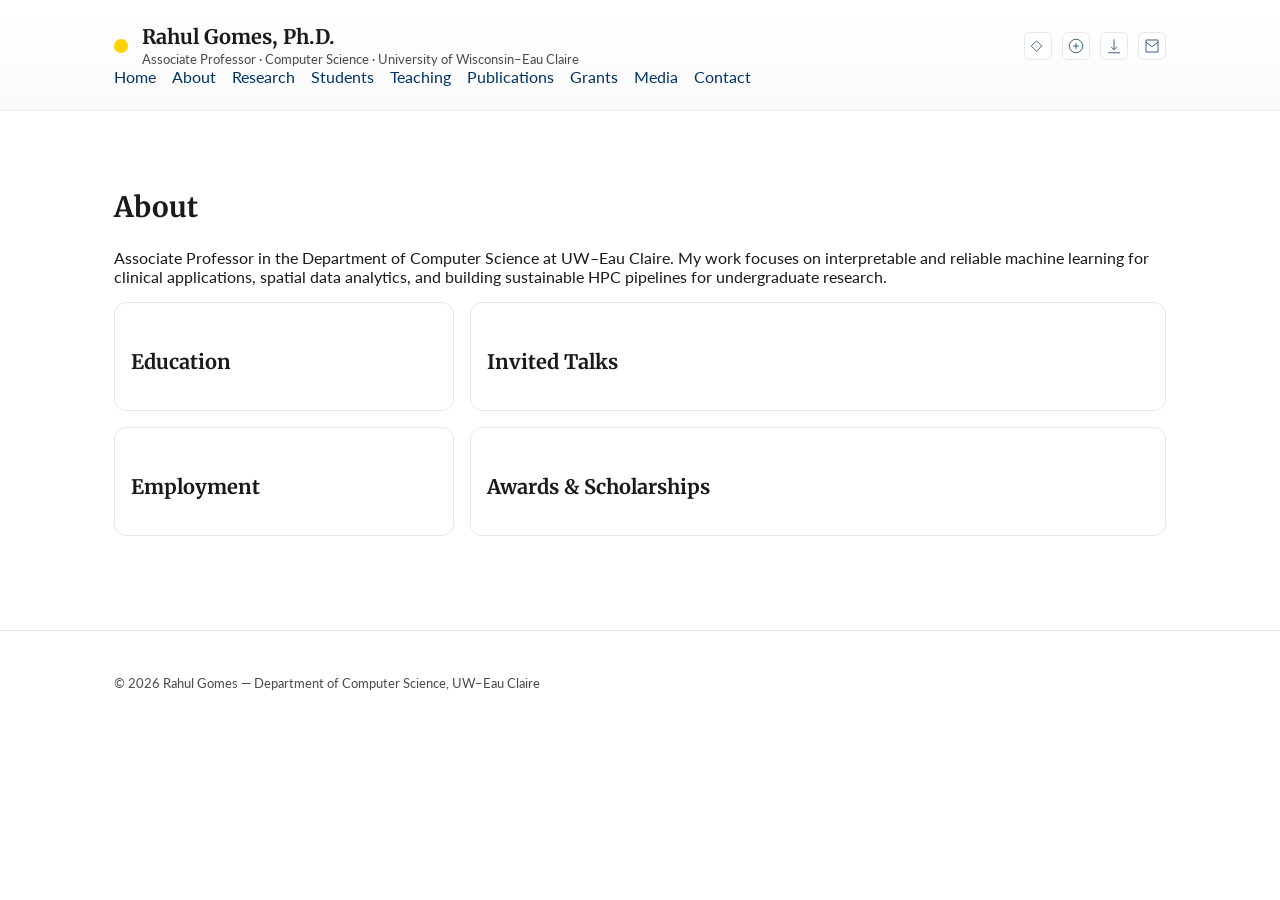
==== about.html @ 0ac33b90 "final_website_details" ====
<!doctype html>
<html lang="en">
<head>
  <meta charset="utf-8" />
  <meta name="viewport" content="width=device-width, initial-scale=1" />
  <title>About — Rahul Gomes</title>
  <link rel="stylesheet" href="assets/style.css" />
  <link rel="preconnect" href="https://fonts.googleapis.com">
  <link rel="preconnect" href="https://fonts.gstatic.com" crossorigin>
  <link href="https://fonts.googleapis.com/css2?family=Lato:wght@300;400;700&family=Merriweather:wght@400;700&display=swap" rel="stylesheet">
</head>
<body>
  
<header class="header">
  <div class="container">
    <div class="topbar">
      <div class="brand">
        <div class="dot"></div>
        <div>
          <h1>Rahul Gomes, Ph.D.</h1>
          <div class="sub">Associate Professor · Computer Science · University of Wisconsin–Eau Claire</div>
        </div>
      </div>
      <div class="icon-links">
        <a class="icon" href="https://scholar.google.com/citations?user=s2LUBTQAAAAJ&hl=en" target="_blank" title="Google Scholar" aria-label="Google Scholar">
          <!-- simple GS icon -->
          <svg viewBox="0 0 24 24" fill="none" stroke="currentColor"><path d="M3 12l7-7 7 7-7 7-7-7z"/></svg>
        </a>
        <a class="icon" href="https://www.webofscience.com/wos/author/record/Z-4475-2019" target="_blank" title="Web of Science" aria-label="Web of Science">
          <svg viewBox="0 0 24 24" fill="none" stroke="currentColor"><circle cx="12" cy="12" r="9"/><path d="M8 12h8M12 8v8"/></svg>
        </a>
        <a class="icon" href="cv.html" title="Download CV" aria-label="CV">
          <svg viewBox="0 0 24 24" fill="none" stroke="currentColor"><path d="M12 3v14m0 0l-4-4m4 4l4-4M4 21h16"/></svg>
        </a>
        <a class="icon" href="mailto:gomesr@uwec.edu" title="Email" aria-label="Email">
          <svg viewBox="0 0 24 24" fill="none" stroke="currentColor"><path d="M4 4h16v16H4z"/><path d="M4 7l8 6 8-6"/></svg>
        </a>
      </div>
    </div>
    <nav class="site-nav" aria-label="Primary">
      <a href="index.html">Home</a>
      <a href="about.html">About</a>
      <a href="research.html">Research</a>
      <a href="students.html">Students</a>
      <a href="teaching.html">Teaching</a>
      <a href="publications.html">Publications</a>
      <a href="grants.html">Grants</a>
      <a href="media.html">Media</a>
      <a href="contact.html">Contact</a>
    </nav>
  </div>
</header>

  <main>
    <div class="container">
      
<h2>About</h2>
<p>Associate Professor in the Department of Computer Science at UW–Eau Claire. My work focuses on interpretable and reliable machine learning for clinical applications, spatial data analytics, and building sustainable HPC pipelines for undergraduate research.</p>
<div class="grid">
  <div class="left">
    <div class="card">
      <h3>Education</h3>
      <div id="edu"></div>
    </div>
    <div class="card">
      <h3>Employment</h3>
      <div id="emp"></div>
    </div>
  </div>
  <div class="right">
    <div class="card">
      <h3>Invited Talks</h3>
      <div id="talks"></div>
    </div>
    <div class="card">
      <h3>Awards & Scholarships</h3>
      <div id="awards"></div>
    </div>
  </div>
</div>
<script>
async function loadAbout(){
  const a = await fetchJSON('data/about.json');
  const edu = a.education.map(e=> '<div class="list"><div><strong>'+e.degree+'</strong><br/><span class="meta">'+e.inst+' • '+e.year+'</span><br/>'+(e.note||'')+'</div></div>').join('');
  const emp = a.employment.map(e=> '<div class="list"><div><strong>'+e.role+'</strong> — '+e.org+'<br/><span class="meta">'+e.years+'</span></div></div>').join('');
  const talks = a.invited_talks.sort((x,y)=> y.year - x.year).map(t=> '<div class="list"><div><strong>'+t.title+'</strong><br/><span class="meta">'+t.venue+' • '+t.year+'</span></div></div>').join('');
  const awards = a.awards.map(w=> '<div class="list"><div><strong>'+w.name+'</strong><br/><span class="meta">'+w.org+' • '+w.year+'</span></div></div>').join('');
  qs('edu').innerHTML = edu;
  qs('emp').innerHTML = emp;
  qs('talks').innerHTML = talks;
  qs('awards').innerHTML = awards;
}
loadAbout();
</script>

    </div>
  </main>
  
<footer class="footer">
  <div class="container">
    © <span id="year"></span> Rahul Gomes — Department of Computer Science, UW–Eau Claire
  </div>
</footer>
<script>
  document.getElementById('year').textContent = new Date().getFullYear();
</script>

  <script src="assets/script.js"></script>
</body>
</html>
---- assets/style.css ----
:root{
  --bg:#ffffff;
  --text:#1a1a1a;
  --muted:#4a4a4a;
  --link:#003366; /* UWEC blue-ish */
  --accent:#FFD100; /* UWEC gold */
  --border:#e8e8e8;
  --max:1100px;
  --serif: 'Merriweather', Georgia, 'Times New Roman', serif;
  --sans: 'Lato', -apple-system, BlinkMacSystemFont, 'Segoe UI', Roboto, Helvetica, Arial, sans-serif;
}
*{box-sizing:border-box}
html,body{margin:0;padding:0;background:var(--bg);color:var(--text);font-family:var(--sans);}
a{color:var(--link);text-decoration:none}
a:hover{text-decoration:underline}
.container{max-width:var(--max);margin:0 auto;padding:24px}
.header{
  border-bottom:1px solid var(--border);
  background:linear-gradient(180deg,#fff, #fafafa);
}
.brand{display:flex; align-items:center; gap:14px;}
.brand .dot{width:14px;height:14px;border-radius:50%;background:var(--accent);}
.brand h1{font-family:var(--serif);font-size:20px; margin:0;}
.brand .sub{color:var(--muted);font-size:13px;margin-top:2px}
nav.site-nav{display:flex;gap:16px;flex-wrap:wrap}
.topbar{display:flex;justify-content:space-between; align-items:center; gap:16px}
.icon-links{display:flex;gap:10px; align-items:center}
.icon{display:inline-flex; align-items:center; justify-content:center; width:28px;height:28px; border-radius:6px; border:1px solid var(--border); background:#fff}
.icon svg{width:18px;height:18px}
main{padding:24px 0}
h2,h3,h4{font-family:var(--serif);margin-top:30px}
h2{font-size:28px} h3{font-size:20px} h4{font-size:16px}
.section{margin-top:16px}
.card{background:#fff;border:1px solid var(--border);border-radius:12px;padding:16px;margin-bottom:16px}
.grid{display:grid;grid-template-columns: repeat(12, 1fr); gap:16px}
.left{grid-column: span 4}
.right{grid-column: span 8}
@media (max-width: 900px){
  .left,.right{grid-column: span 12}
  .topbar{flex-direction:column; align-items:flex-start}
}
small.muted{color:var(--muted)}
footer.footer{border-top:1px solid var(--border);padding:20px 0;margin-top:30px;color:var(--muted); font-size:13px}
.searchbar{margin:10px 0; display:flex; gap:8px}
input[type="search"]{width:100%; padding:10px 12px; border:1px solid var(--border); border-radius:8px; font-size:14px}
.badge{display:inline-block; padding:3px 8px; border-radius:999px; border:1px solid var(--border); background:#fff; font-size:12px; color:#333}
.list{display:flex; flex-direction:column; gap:10px}
.citation{padding:10px; border:1px solid var(--border); border-radius:8px; background:#fff;}
.citation .meta{color:var(--muted); font-size:13px}
.table{width:100%; border-collapse:collapse}
.table th, .table td{border-bottom:1px solid var(--border); padding:10px; text-align:left; vertical-align:top}
.kicker{font-size:12px; letter-spacing:.1em; color:#6b7280; text-transform:uppercase}
.hero{padding:22px 18px; border:1px solid var(--border); border-radius:12px; background:#fff}
.update{padding:10px 12px; border:1px solid var(--border); border-radius:10px; background:#fff}
.tagbar{display:flex; gap:8px; flex-wrap:wrap}
blockquote{border-left:3px solid var(--accent); margin:0; padding:12px; background:#fffef5}
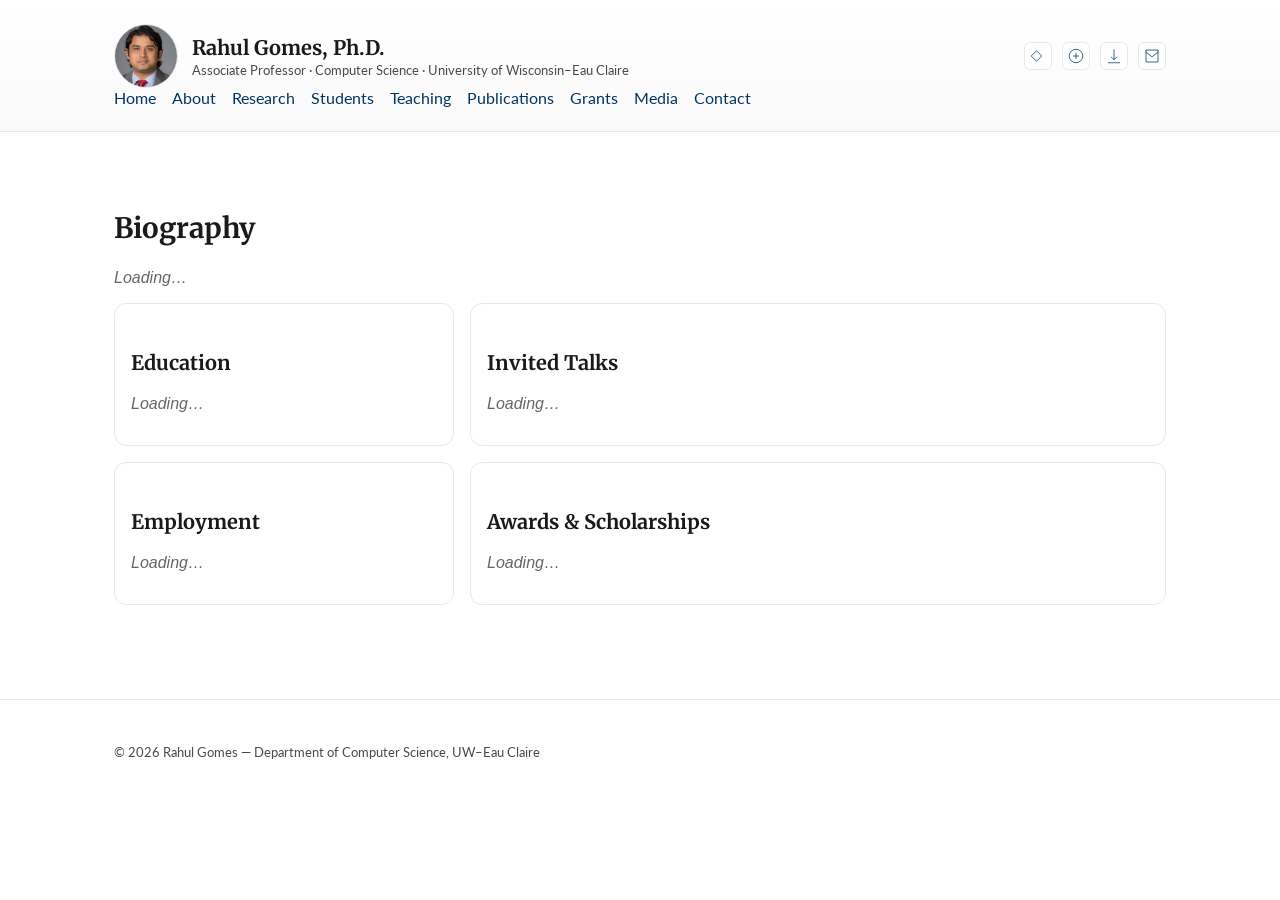
==== commit 6678197d: "Update about.html" ====
--- a/about.html
+++ b/about.html
@@ -15,7 +15,13 @@
   <div class="container">
     <div class="topbar">
       <div class="brand">
+        <!-- Profile photo slot -->
+        <img class="avatar" src="assets/profile.jpg"
+             alt="Rahul Gomes portrait"
+             onload="this.nextElementSibling && (this.nextElementSibling.style.display='none')"
+             onerror="this.style.display='none'"/>
         <div class="dot"></div>
+
         <div>
           <h1>Rahul Gomes, Ph.D.</h1>
           <div class="sub">Associate Professor · Computer Science · University of Wisconsin–Eau Claire</div>
@@ -23,7 +29,6 @@
       </div>
       <div class="icon-links">
         <a class="icon" href="https://scholar.google.com/citations?user=s2LUBTQAAAAJ&hl=en" target="_blank" title="Google Scholar" aria-label="Google Scholar">
-          <!-- simple GS icon -->
           <svg viewBox="0 0 24 24" fill="none" stroke="currentColor"><path d="M3 12l7-7 7 7-7 7-7-7z"/></svg>
         </a>
         <a class="icon" href="https://www.webofscience.com/wos/author/record/Z-4475-2019" target="_blank" title="Web of Science" aria-label="Web of Science">
@@ -51,50 +56,37 @@
   </div>
 </header>
 
-  <main>
-    <div class="container">
-      
-<h2>About</h2>
-<p>Associate Professor in the Department of Computer Science at UW–Eau Claire. My work focuses on interpretable and reliable machine learning for clinical applications, spatial data analytics, and building sustainable HPC pipelines for undergraduate research.</p>
-<div class="grid">
-  <div class="left">
-    <div class="card">
-      <h3>Education</h3>
-      <div id="edu"></div>
+<main>
+  <div class="container">
+
+    <h2>Biography</h2>
+    <div id="bio"><p style="color:#666;font-style:italic;">Loading…</p></div>
+
+    <div class="grid">
+      <div class="left">
+        <div class="card">
+          <h3>Education</h3>
+          <div id="education"><p style="color:#666;font-style:italic;">Loading…</p></div>
+        </div>
+        <div class="card">
+          <h3>Employment</h3>
+          <div id="employment"><p style="color:#666;font-style:italic;">Loading…</p></div>
+        </div>
+      </div>
+      <div class="right">
+        <div class="card">
+          <h3>Invited Talks</h3>
+          <div id="talks"><p style="color:#666;font-style:italic;">Loading…</p></div>
+        </div>
+        <div class="card">
+          <h3>Awards & Scholarships</h3>
+          <div id="awards"><p style="color:#666;font-style:italic;">Loading…</p></div>
+        </div>
+      </div>
     </div>
-    <div class="card">
-      <h3>Employment</h3>
-      <div id="emp"></div>
-    </div>
+
   </div>
-  <div class="right">
-    <div class="card">
-      <h3>Invited Talks</h3>
-      <div id="talks"></div>
-    </div>
-    <div class="card">
-      <h3>Awards & Scholarships</h3>
-      <div id="awards"></div>
-    </div>
-  </div>
-</div>
-<script>
-async function loadAbout(){
-  const a = await fetchJSON('data/about.json');
-  const edu = a.education.map(e=> '<div class="list"><div><strong>'+e.degree+'</strong><br/><span class="meta">'+e.inst+' • '+e.year+'</span><br/>'+(e.note||'')+'</div></div>').join('');
-  const emp = a.employment.map(e=> '<div class="list"><div><strong>'+e.role+'</strong> — '+e.org+'<br/><span class="meta">'+e.years+'</span></div></div>').join('');
-  const talks = a.invited_talks.sort((x,y)=> y.year - x.year).map(t=> '<div class="list"><div><strong>'+t.title+'</strong><br/><span class="meta">'+t.venue+' • '+t.year+'</span></div></div>').join('');
-  const awards = a.awards.map(w=> '<div class="list"><div><strong>'+w.name+'</strong><br/><span class="meta">'+w.org+' • '+w.year+'</span></div></div>').join('');
-  qs('edu').innerHTML = edu;
-  qs('emp').innerHTML = emp;
-  qs('talks').innerHTML = talks;
-  qs('awards').innerHTML = awards;
-}
-loadAbout();
-</script>
-
-    </div>
-  </main>
+</main>
   
 <footer class="footer">
   <div class="container">
@@ -104,7 +96,6 @@
 <script>
   document.getElementById('year').textContent = new Date().getFullYear();
 </script>
-
-  <script src="assets/script.js"></script>
+<script src="assets/script.js"></script>
 </body>
-</html>+</html>
--- a/assets/style.css
+++ b/assets/style.css
@@ -55,3 +55,18 @@
 .update{padding:10px 12px; border:1px solid var(--border); border-radius:10px; background:#fff}
 .tagbar{display:flex; gap:8px; flex-wrap:wrap}
 blockquote{border-left:3px solid var(--accent); margin:0; padding:12px; background:#fffef5}
+
+.brand .avatar {
+  width:64px;
+  height:64px;
+  border-radius:50%;
+  object-fit:cover;
+  border:1px solid var(--border);
+  background:#f2f2f2;
+}
+@media (max-width: 900px){
+  .brand .avatar {
+    width:52px;
+    height:52px;
+  }
+}
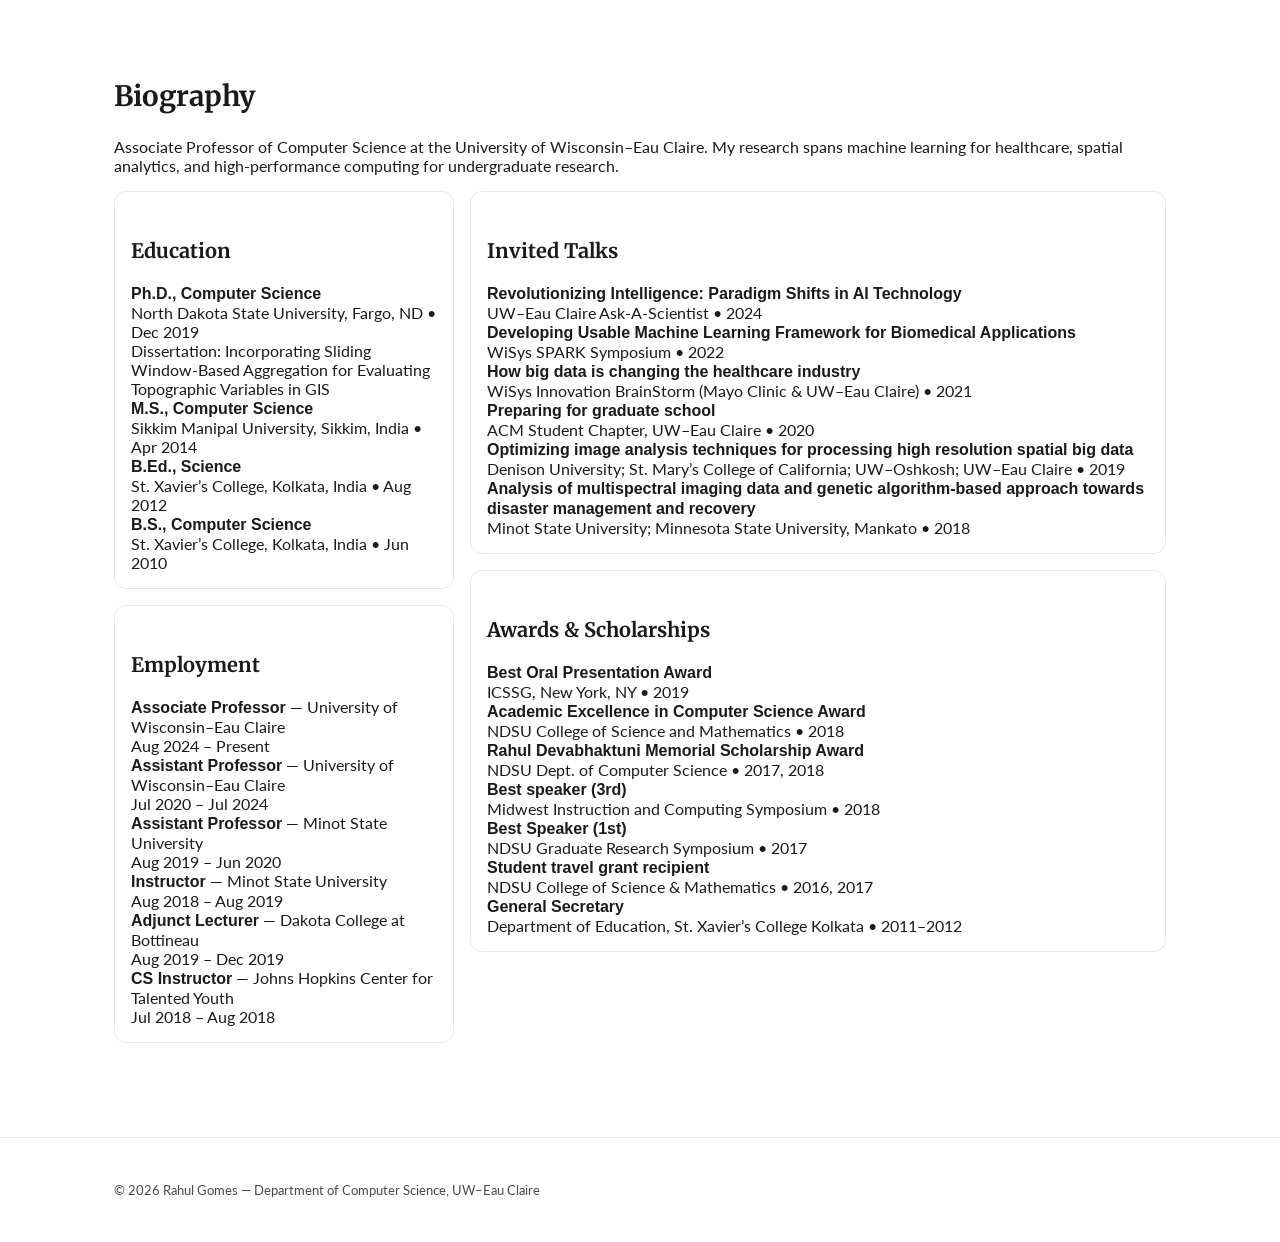
==== commit 73838b50: "Update about.html" ====
--- a/about.html
+++ b/about.html
@@ -11,50 +11,7 @@
 </head>
 <body>
   
-<header class="header">
-  <div class="container">
-    <div class="topbar">
-      <div class="brand">
-        <!-- Profile photo slot -->
-        <img class="avatar" src="assets/profile.jpg"
-             alt="Rahul Gomes portrait"
-             onload="this.nextElementSibling && (this.nextElementSibling.style.display='none')"
-             onerror="this.style.display='none'"/>
-        <div class="dot"></div>
-
-        <div>
-          <h1>Rahul Gomes, Ph.D.</h1>
-          <div class="sub">Associate Professor · Computer Science · University of Wisconsin–Eau Claire</div>
-        </div>
-      </div>
-      <div class="icon-links">
-        <a class="icon" href="https://scholar.google.com/citations?user=s2LUBTQAAAAJ&hl=en" target="_blank" title="Google Scholar" aria-label="Google Scholar">
-          <svg viewBox="0 0 24 24" fill="none" stroke="currentColor"><path d="M3 12l7-7 7 7-7 7-7-7z"/></svg>
-        </a>
-        <a class="icon" href="https://www.webofscience.com/wos/author/record/Z-4475-2019" target="_blank" title="Web of Science" aria-label="Web of Science">
-          <svg viewBox="0 0 24 24" fill="none" stroke="currentColor"><circle cx="12" cy="12" r="9"/><path d="M8 12h8M12 8v8"/></svg>
-        </a>
-        <a class="icon" href="cv.html" title="Download CV" aria-label="CV">
-          <svg viewBox="0 0 24 24" fill="none" stroke="currentColor"><path d="M12 3v14m0 0l-4-4m4 4l4-4M4 21h16"/></svg>
-        </a>
-        <a class="icon" href="mailto:gomesr@uwec.edu" title="Email" aria-label="Email">
-          <svg viewBox="0 0 24 24" fill="none" stroke="currentColor"><path d="M4 4h16v16H4z"/><path d="M4 7l8 6 8-6"/></svg>
-        </a>
-      </div>
-    </div>
-    <nav class="site-nav" aria-label="Primary">
-      <a href="index.html">Home</a>
-      <a href="about.html">About</a>
-      <a href="research.html">Research</a>
-      <a href="students.html">Students</a>
-      <a href="teaching.html">Teaching</a>
-      <a href="publications.html">Publications</a>
-      <a href="grants.html">Grants</a>
-      <a href="media.html">Media</a>
-      <a href="contact.html">Contact</a>
-    </nav>
-  </div>
-</header>
+<div id="site-header"></div>
 
 <main>
   <div class="container">
--- a/assets/style.css
+++ b/assets/style.css
@@ -21,9 +21,25 @@
 }
 .brand{display:flex; align-items:center; gap:14px;}
 .brand .dot{width:14px;height:14px;border-radius:50%;background:var(--accent);}
-.brand h1{font-family:var(--serif);font-size:20px; margin:0;}
-.brand .sub{color:var(--muted);font-size:13px;margin-top:2px}
+
+.brand h1 {
+  font-family: var(--serif);
+  font-size: 2.2rem; /* Larger name */
+  line-height: 1.2;
+  margin: 0;
+}
+.brand .sub {
+  color: var(--muted);
+  font-size: 1.2rem; /* Larger subtitle */
+  margin-top: 4px;
+}
+
 nav.site-nav{display:flex;gap:16px;flex-wrap:wrap}
+nav.site-nav a {
+  font-size: 1.0rem; /* Larger text */
+  padding: 0.7rem 1.2rem; /* More clickable area */
+}
+
 .topbar{display:flex;justify-content:space-between; align-items:center; gap:16px}
 .icon-links{display:flex;gap:10px; align-items:center}
 .icon{display:inline-flex; align-items:center; justify-content:center; width:28px;height:28px; border-radius:6px; border:1px solid var(--border); background:#fff}
@@ -57,16 +73,197 @@
 blockquote{border-left:3px solid var(--accent); margin:0; padding:12px; background:#fffef5}
 
 .brand .avatar {
-  width:64px;
-  height:64px;
-  border-radius:50%;
-  object-fit:cover;
+  width: 100px; /* Bigger profile image */
+  height: 100px;
+  border-radius: 50%;
+  object-fit: cover;
+  border: 1px solid var(--border);
+  background: #f2f2f2;
+}
+@media (max-width: 900px) {
+  .brand .avatar {
+    width: 80px;
+    height: 80px;
+  }
+}
+
+
+
+.projects-grid{
+  display:grid;
+  grid-template-columns:repeat(2, minmax(0,1fr));
+  gap:18px;
+}
+@media (max-width:900px){
+  .projects-grid{ grid-template-columns:1fr; }
+}
+.project-card{
+  display:flex; flex-direction:column; gap:10px;
+}
+.project-card .thumb{
+  width:100%; aspect-ratio: 16/9; overflow:hidden; border-radius:12px; border:1px solid var(--border);
+  background:#f6f6f8;
+}
+.project-card .thumb img{
+  width:100%; height:100%; object-fit:cover; display:block;
+}
+.project-meta{
+  display:flex; flex-wrap:wrap; gap:8px; margin-top:6px;
+}
+.badge{
+  display:inline-block; padding:2px 8px; border-radius:999px; font-size:12px; border:1px solid var(--border); background:#fafafa;
+}
+.project-card h3{ margin:6px 0 4px; }
+.project-card .section-title{ font-weight:700; margin-top:6px; }
+
+
+/* --- Landing hero --- */
+.hero-landing{
+  position:relative;
   border:1px solid var(--border);
-  background:#f2f2f2;
-}
-@media (max-width: 900px){
-  .brand .avatar {
-    width:52px;
-    height:52px;
-  }
-}
+  border-radius:16px;
+  padding:28px;
+  background:
+    linear-gradient(180deg, rgba(255,255,255,.9), rgba(250,250,250,.9)),
+    url('hero-bg.jpg');
+  background-size:cover;
+  background-position:center;
+}
+.hero-content{
+  display:grid;
+  grid-template-columns: 1.2fr .8fr;
+  gap:24px;
+  align-items:center;
+}
+.hero-landing h1{
+  font-family:var(--serif);
+  font-size:34px;
+  line-height:1.2;
+  margin:6px 0 12px;
+}
+.hero-landing .lead{
+  font-size:16px;
+  color:var(--muted);
+  margin:0 0 14px;
+}
+.hero-cta{ display:flex; gap:10px; flex-wrap:wrap; margin:10px 0 4px; }
+.btn{
+  display:inline-block; padding:10px 14px; border-radius:10px;
+  border:1px solid var(--border); background:#fff; font-weight:600;
+  text-decoration:none; transition:transform .06s ease;
+}
+.btn:hover{ transform:translateY(-1px); text-decoration:none; }
+.btn.ghost{ background:#fafafa; }
+.quick-links{ list-style:none; padding:0; margin:14px 0 0; display:grid; gap:10px; }
+.quick-links li{ background:#fff; border:1px solid var(--border); border-radius:12px; padding:10px 12px; }
+.pill{
+  display:inline-block; margin-right:8px; padding:2px 8px; border-radius:999px;
+  font-size:12px; background:var(--accent); color:#111;
+}
+.hero-visual{
+  margin:0; border-radius:12px; overflow:hidden; border:1px solid var(--border);
+  background:#fff;
+}
+.hero-visual img{ display:block; width:100%; height:auto; }
+
+@media (max-width: 900px){
+  .hero-content{ grid-template-columns:1fr; }
+  .hero-landing{ padding:20px; }
+  .hero-landing h1{ font-size:28px; }
+}
+
+.media-grid{
+  display:grid;
+  grid-template-columns: repeat(2, minmax(0,1fr));
+  gap:16px;
+}
+@media (max-width: 900px){
+  .media-grid{ grid-template-columns: 1fr; }
+}
+.media-item{
+  display:grid;
+  grid-template-columns: 160px 1fr;
+  gap:14px;
+  align-items:start;
+}
+@media (max-width: 700px){
+  .media-item{ grid-template-columns: 1fr; }
+}
+.media-item .thumb{
+  width:100%;
+  aspect-ratio: 16/9;
+  border-radius:12px;
+  border:1px solid var(--border);
+  overflow:hidden;
+  background:#f6f7fb;
+}
+.media-item .thumb img{
+  width:100%; height:100%; object-fit:cover; display:block;
+}
+.thumb-placeholder{
+  background: repeating-linear-gradient(
+    45deg, #f4f4f8, #f4f4f8 10px, #ececf3 10px, #ececf3 20px
+  );
+}
+.media-item .media-body h3{
+  margin:0 0 6px;
+  font-size:18px;
+}
+.media-item .media-body .small.muted{
+  margin-bottom:8px;
+}
+
+/* Media layout: when no thumbnail, use single-column */
+.media-item.no-thumb {
+  grid-template-columns: 1fr;
+}
+
+
+/* Teaching cards grid: max 4 per row, responsive down to 1 */
+.courses-grid{
+  display:grid;
+  grid-template-columns: repeat(4, minmax(0, 1fr));
+  gap:16px;
+}
+@media (max-width: 1200px){
+  .courses-grid{ grid-template-columns: repeat(3, minmax(0, 1fr)); }
+}
+@media (max-width: 900px){
+  .courses-grid{ grid-template-columns: repeat(2, minmax(0, 1fr)); }
+}
+@media (max-width: 560px){
+  .courses-grid{ grid-template-columns: 1fr; }
+}
+
+/* Course card layout */
+.course-card{
+  display:flex; flex-direction:column; gap:10px;
+  overflow:hidden; /* keep inner content clipped */
+}
+.course-card .thumb{
+  width:100%;
+  aspect-ratio: 16 / 9;
+  border-radius:12px;
+  border:1px solid var(--border);
+  overflow:hidden;
+  background:#f6f6f8;
+}
+.course-card .thumb img{
+  display:block; width:100%; height:100%; object-fit:cover;
+}
+
+/* Text safety: prevent long strings from blowing out layout */
+.course-card h4, .course-card p, .course-card .small, .course-card .project-meta{
+  overflow-wrap:anywhere; /* avoids horizontal scroll from long tokens */
+}
+
+.project-meta{
+  display:flex; flex-wrap:wrap; gap:8px; margin-top:4px;
+}
+.badge{
+  display:inline-block; padding:2px 8px; border-radius:999px;
+  font-size:12px; border:1px solid var(--border); background:#fafafa;
+  white-space:nowrap; /* nicer badges */
+}
+
+
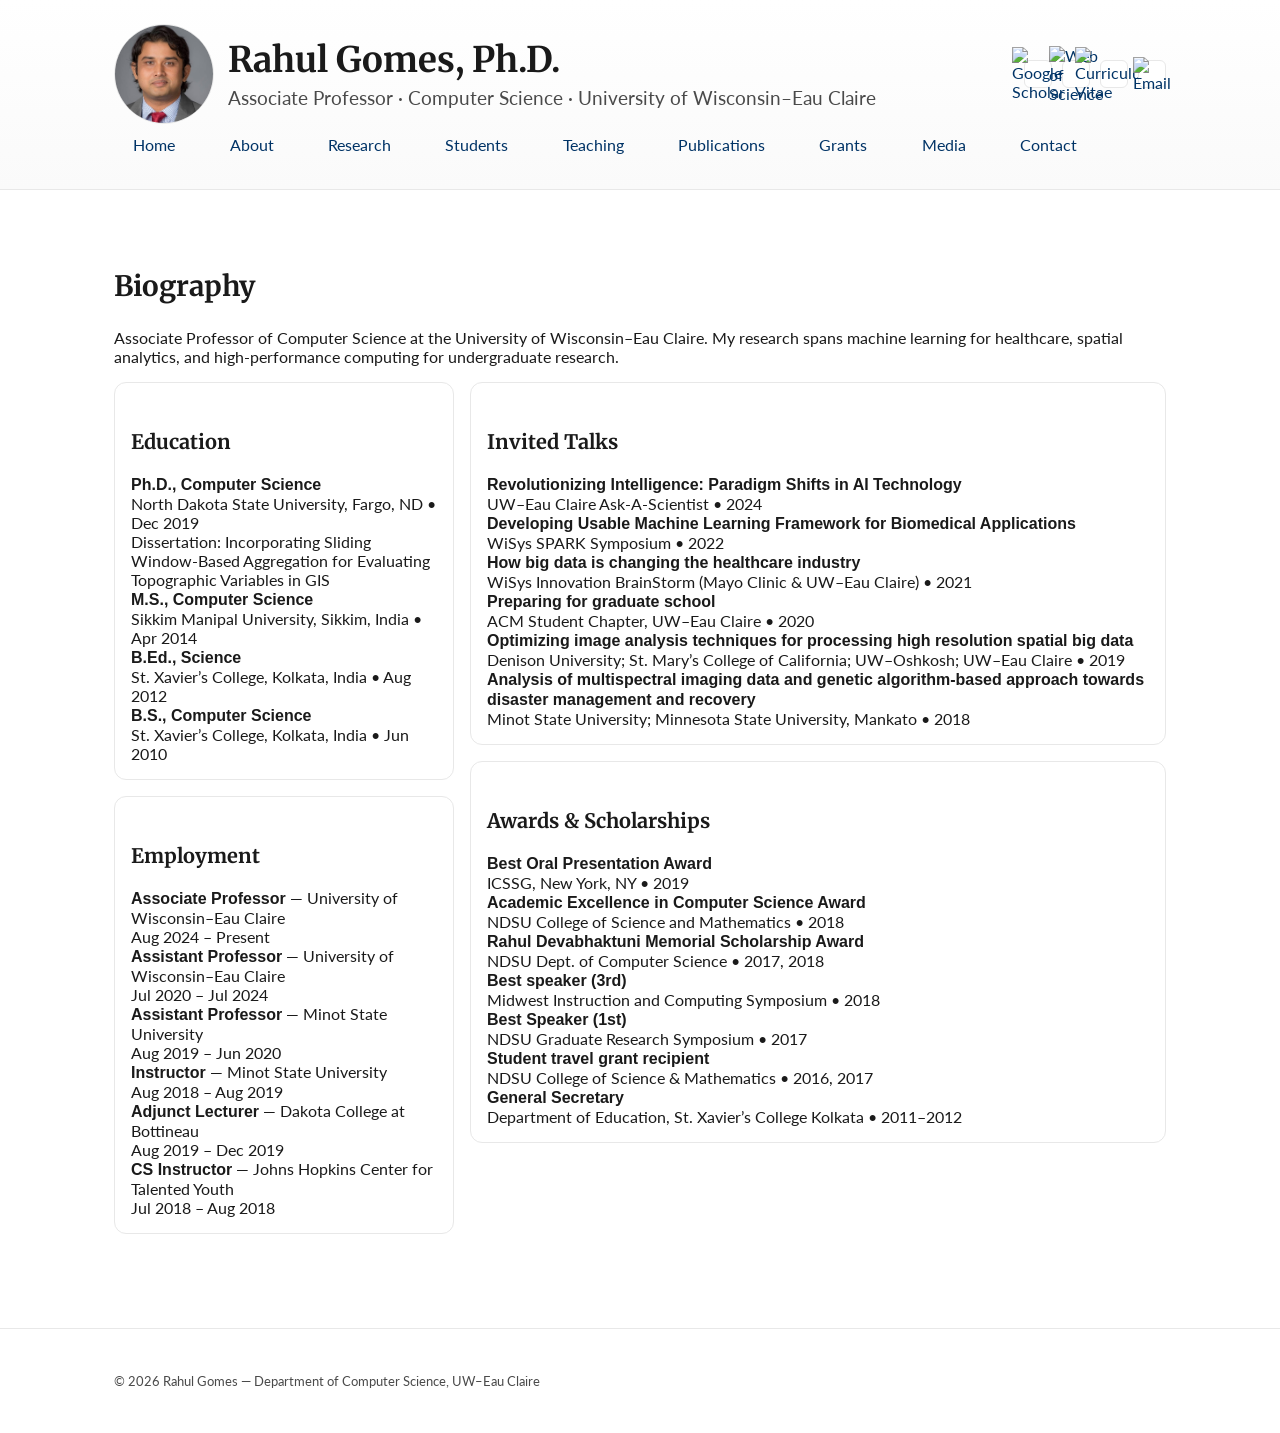
==== commit b2199791: "Update about.html" ====
--- a/about.html
+++ b/about.html
@@ -53,6 +53,7 @@
 <script>
   document.getElementById('year').textContent = new Date().getFullYear();
 </script>
-<script src="assets/script.js"></script>
+<script src="assets/include-header.js" defer></script>
+<script src="assets/script.js" defer></script>
 </body>
 </html>
